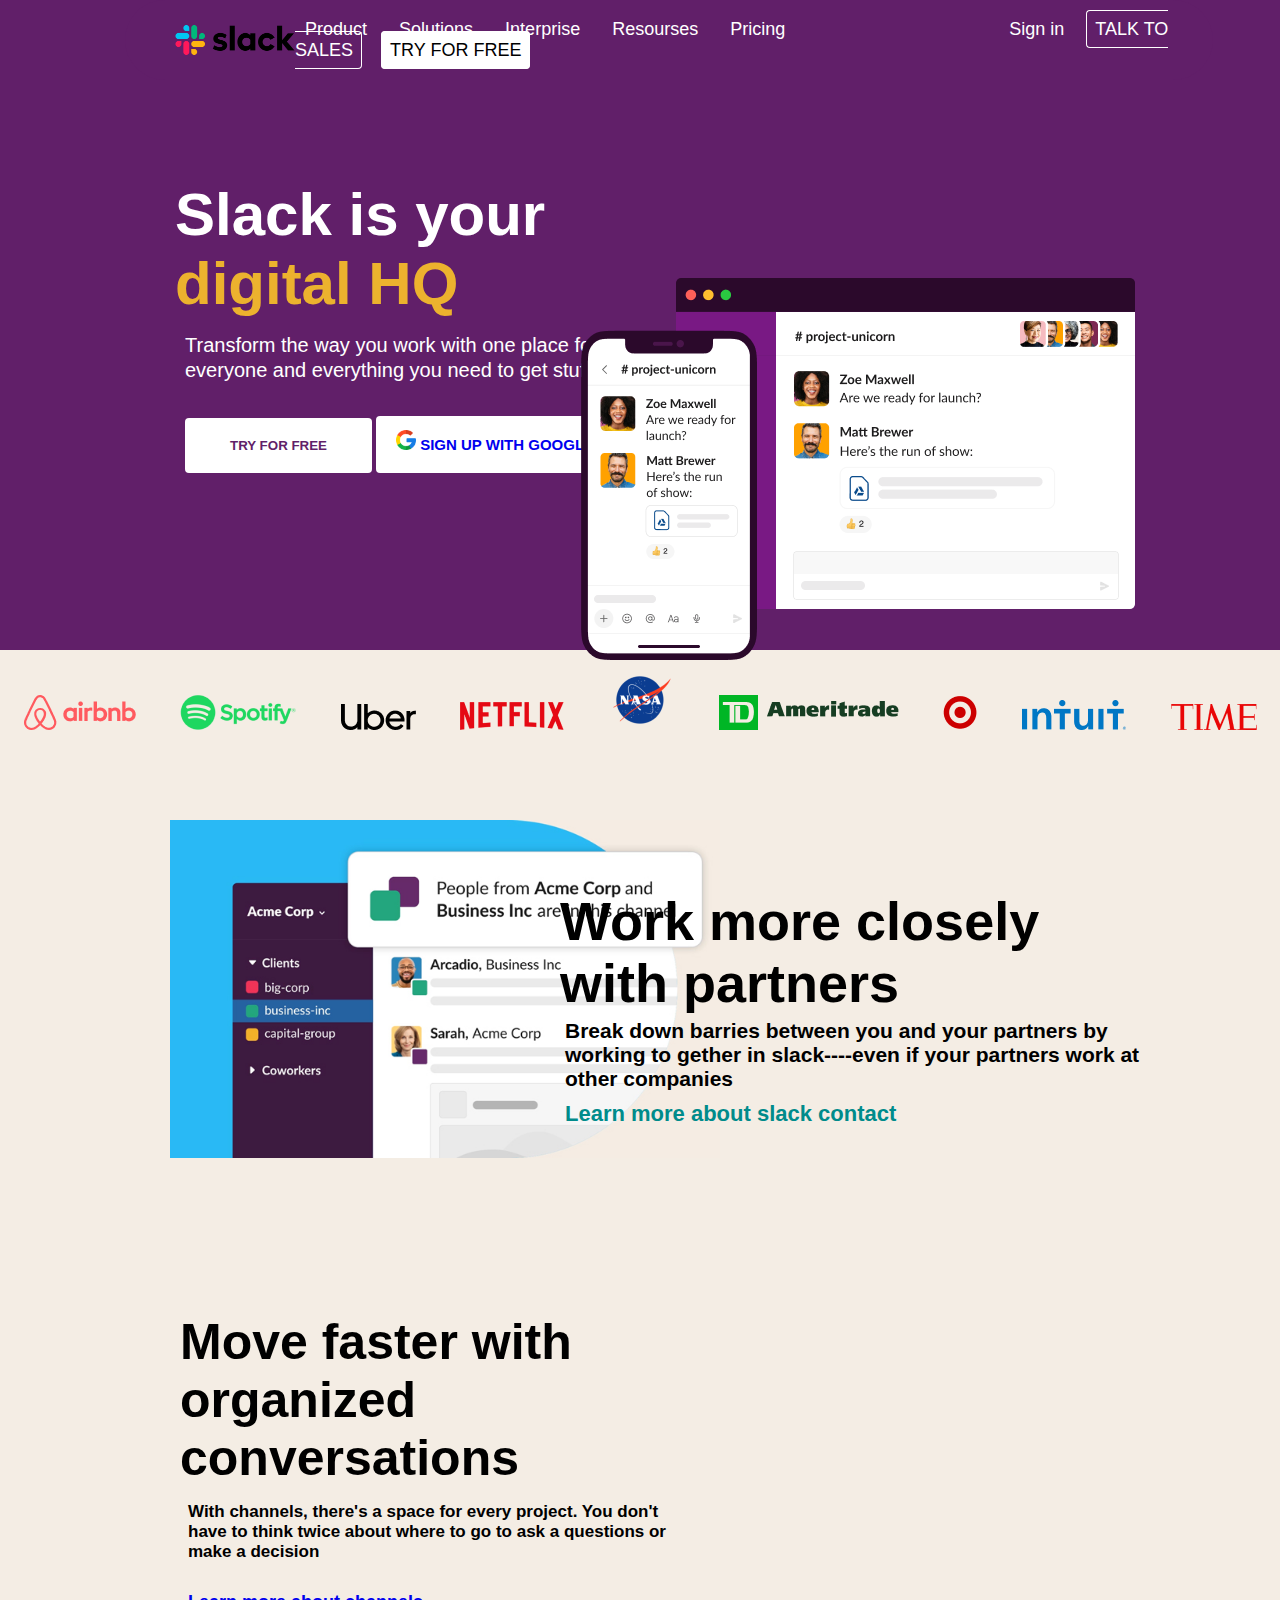
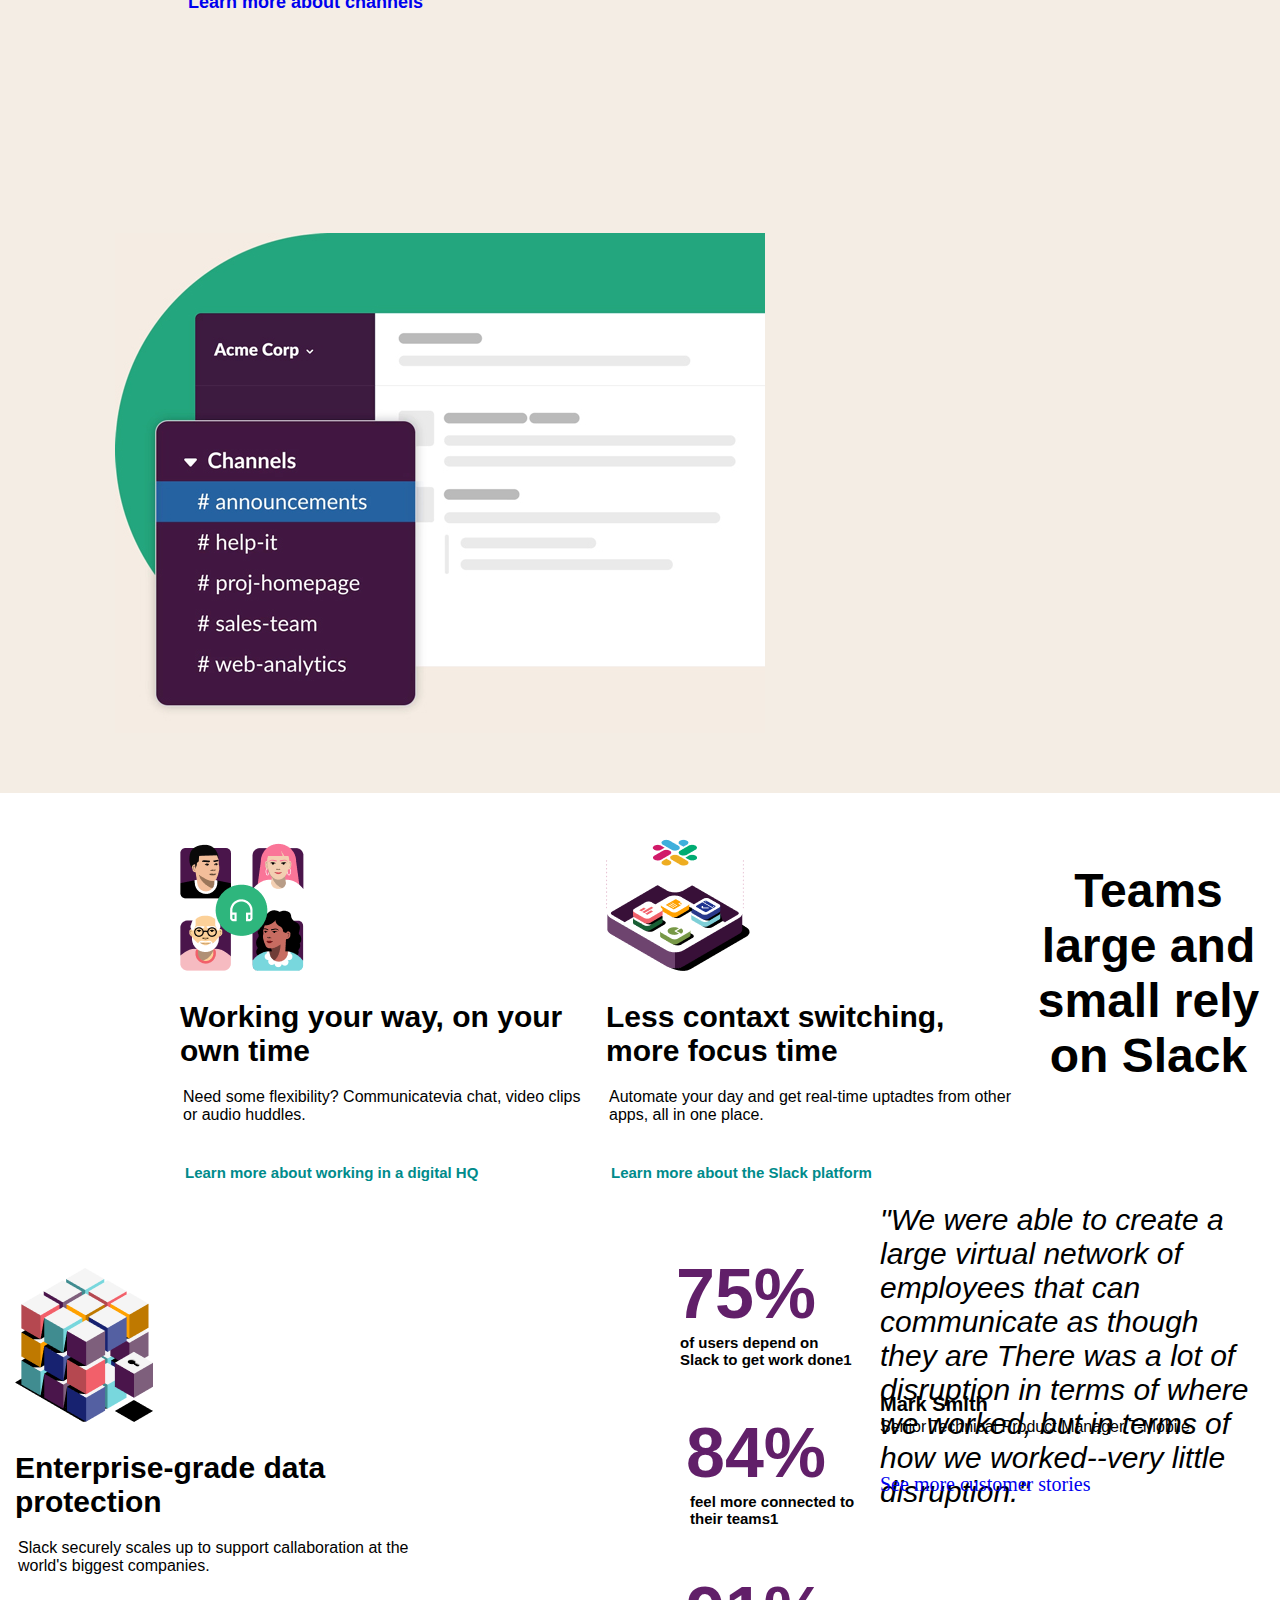
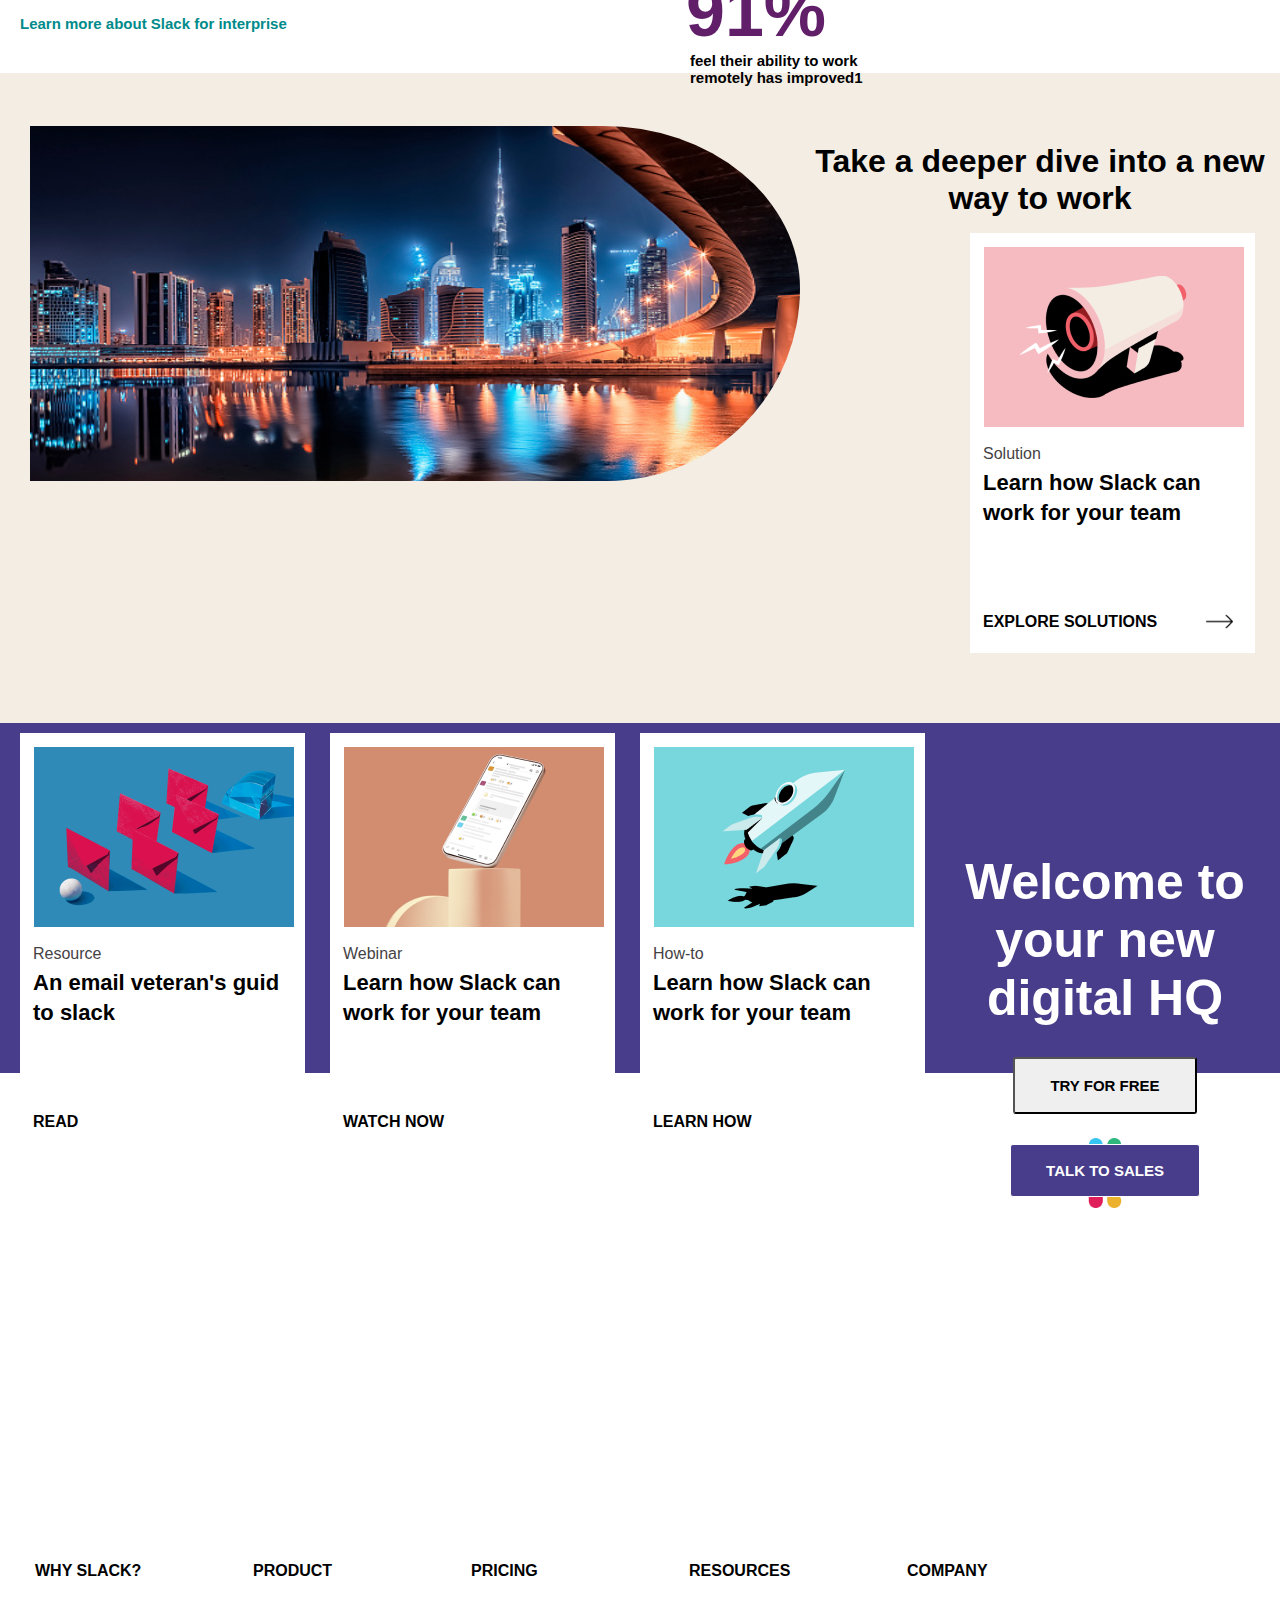
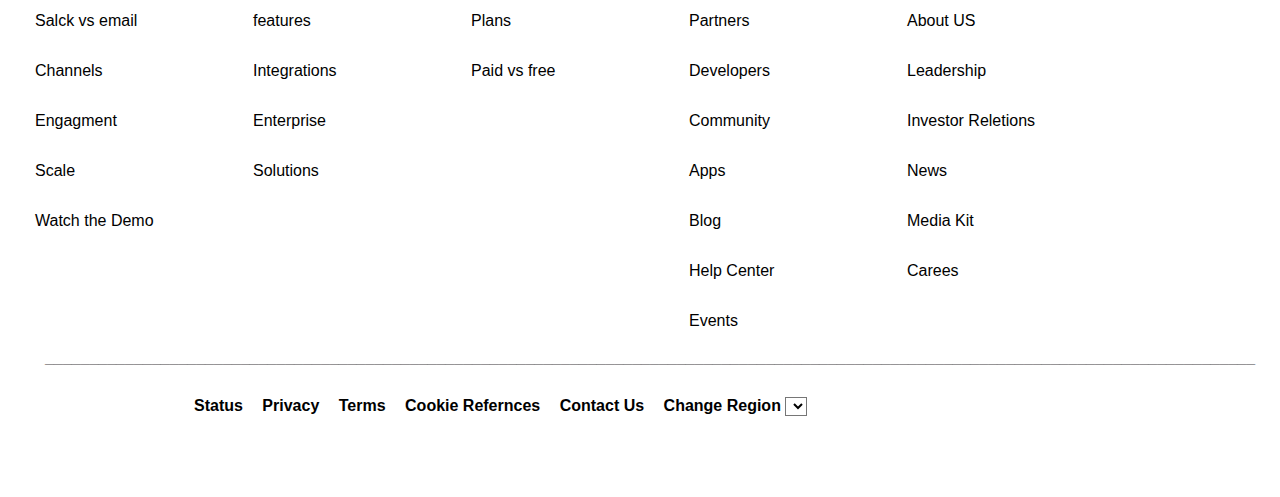
==== index.html @ a4df18e2 "Slack.com" ====
<!DOCTYPE html>
<head>
    <title>Slack is your digital HQ / Slack</title>
    <link rel="stylesheet" href="./css/style.css">
</head>
<body>
    <div class="background">
        <div class="row">
            <img src="./imags/Slack-Logo.png" alt="">
            <nav class="nav-bar">
                <a href="#">Product</a>
                <a href="#">Solutions</a>
                <a href="#">Interprise</a>
                <a href="./html/Resourcese.html">Resourses</a>
                <a href="#" id="pricing">Pricing</a>
                <a href="./html/Login-in.html">Sign in</a>
                <a href="#" id="talk">TALK TO SALES</a>
                <a href="#" id="free">TRY FOR FREE</a>
            </nav>
        </div>
        <div class="scrol">
            <div photo>
                <h1 class="h1">Slack is your <br><span id="HQ">digital HQ</span></h1>
                <p class="learn">Transform the way you work with one place for everyone and everything you need to get stuff done.</p>
            <button class="try-for-free"><a href="#">TRY FOR FREE</a></button>
            <button id="with-google"><img src="./imags/google.png" alt="Google-logo"> <a href="#">SIGN UP WITH GOOGLE</a></button>
            </div>
            <div class="come" >
            <img src="./imags/main-image.png" alt="home-image">
        </div>
     </div>
    </div>
    <div class="icon">
        <img src="./imags/airbnb-logo.png" alt="airbnb-logo">
        <img src="./imags/spotify.png" alt="spotify-logo">
        <img src="./imags/uber.png" alt="uber-logo">
        <img src="./imags/logo-netflix.png" alt="logo-netflix">
        <img src="./imags/logo-nasa.png" alt="logo-nasa">
        <img src="./imags/ameritrade-logo.png" alt="ameritrade-logo">
        <img src="./imags/target-logo.png" alt="target-logo">
        <img src="./imags/intuit.png" alt="intuit-logo">
        <img src="./imags/time-logo.png" alt="time-logo">
    </div>
    <!-- second Paragraph -->
    <div class="work-with-partners">
        <div class="desert">
             <img src="./imags/slack.connect.jpg" alt="">
        </div>
        <div class="some-paragraph">
          <h1 id="closely">Work more closely with partners </h1>
          <p id="working-to-gether">Break down barries between you and your partners by working to gether in slack----even if your partners work at other companies</p>
          <p class="href"><a href="#">Learn more about slack contact</a> </p>
        </div>
    </div>
    <!-- third paragraph -->
    <div class="organized">
        <div class="para">
            <h1 id="work">Move faster with organized conversations</h1>
            <p id="conversations">With channels, there's a space for every project. You don't have to think twice about where to go to ask a questions or make a decision</p>
            <a href="#" id="learn-channels">Learn more about channels</a>
        </div>
        <div class="dream">
            <img src="./imags/move-faster.jpg" alt="">
        </div>
    </div>
    <!-- boxes -->
    <div class="grade-data">
        <div class="box11">
            <img src="./imags/voice-calling.png" alt="">
             <h2 id="own-time">Working your way, on your own time</h2>
             <p id="communication">Need some flexibility? Communicatevia chat, video clips or audio huddles.</p>
             <p class="learn-more"><a href="#">Learn more about working in a digital HQ</a></p>
        </div>
        <div class="box12">
            <img src="./imags/three-up-platform.png" alt="">
            <h2 id="own-time">Less contaxt switching, more focus time</h2>
            <p id="communication">Automate your day and get real-time uptadtes from other apps, all in one place.</p>
            <p class="learn-more"><a href="#">Learn more about the Slack platform</a></p>
        </div>
        <div class="box13">
            <img src="./imags/three-up-enterprise.png" alt="">
            <h2 id="own-time">Enterprise-grade data protection</h2>
            <p id="communication">Slack securely scales up to support callaboration at the world's biggest companies.</p>
            <p class="learn-more"><a href="#">Learn more about Slack for interprise</a></p>
        </div>
    </div>
    <!-- percentage formula -->
    <div class="percentage">
       <h3 id="large">Teams large and small rely on Slack</h3>
       <h1 class="stat-number">75% <p class="users">of users depend on <br> Slack to get work done1</p>     </h1>
         <h1 class="stat-num">84% <p class="users">feel more connected to <br> their teams1</p></h1>
       <h1 class="stat-num">91% <p class="users">feel their ability to work <br> remotely has improved1 </p></h1>
    </div>
    <div class="video" >
        <div>
        <img src="./imags/sea-Dubai.jpg" alt="">
        <p class="cite">"We were able to create a large virtual network of employees  that can communicate as though they are 
             There was a lot of  disruption in terms of where we worked,  but in terms  of how  we worked--very little disruption."</p> 
             <p class="mark">Mark Smith</p>
             <p class="technical">Senior Technical Product Manager T-Mobile</p>
             <a href="#" class="customer">See more customer stories </a>
    </div>
    </div>
    <div class="footer">
        <div class="col">
            <h1 id="deeper">Take a deeper dive into a new way to work </h1>
        </div>
        <div class="box">
            <img src="./imags/voice.jpg" alt="">
            <a href="#" id="solution">Solution</a>
            <h3 id="can">Learn how Slack can work for your team</h3>
           <div class="dry">
               <span id="explore">explore solutions </span>
               <a href="#" class="left-arrow"><img src="./imags/left-arrow.png" alt=""></a>
             
           </div>
           </div>
           
        <div class="box1">
            <img src="./imags/slack-vs-email-promo.jpg" alt="">
            <a href="#" id="solution">Resource</a>
            <h3 id="can">An email veteran's guid to slack</h3>
           <div class="dry">
               <span id="explore">READ </span>
             
           </div>
           </div>
           <div class="box2">
            <img src="./imags/mobile stand.jpg" alt="">
            <a href="#" id="solution">Webinar</a>
            <h3 id="can">Learn how Slack can work for your team</h3>
           <div class="dry">
               <span id="explore">WATCH NOW </span>
             
           </div>
           </div>
           <div class="box3">
            <img src="./imags/airplan.jpg" alt="">
            <a href="#" id="solution">How-to</a>
            <h3 id="can">Learn how Slack can work for your team</h3>
           <div class="dry">
               <span id="explore">LEARN HOW </span>
             
           </div>
           </div>
    </div>
    <!-------------fOOTER-->
    <div class="bg-color">
        <h1 class="digital">Welcome to your new digital HQ</h1>
        <button id="try-for-free">TRY FOR FREE</button>
        <button id="try-for-fre">TALK TO SALES</button>
    </div>
    <div class="bottom-footer">
        <div class="box5">
             <img src="./imags/icon_slack_hash_colored.png" alt="">
        </div>
        <div class="box6">
            <h4 id="why-slack"> WHY SLACK?</h4>
            <a href="#" class="slack-vs-email">Salck vs email</a>
            <a href="#" class="slack-vs-email">Channels</a><br>
            <a href="#" class="slack-vs-email">Engagment</a><br>
            <a href="#" class="slack-vs-email">Scale</a><br>
            <a href="#" class="slack-vs-email">Watch the Demo</a>            
        </div>
        <div class="box7">
            <h4 id="why-slack"> PRODUCT</h4>
            <a href="#" class="slack-vs-email">features</a><br>
            <a href="#" class="slack-vs-email">Integrations</a><br>
            <a href="#" class="slack-vs-email">Enterprise</a><br>
            <a href="#" class="slack-vs-email">Solutions</a>    
        </div>
        <div class="box8">
            <h4 id="why-slack"> PRICING</h4>
            <a href="#" class="slack-vs-email">Plans</a><br>
            <a href="#" class="slack-vs-email">Paid vs free</a>    
        </div>
        <div class="box9">
            <h4 id="why-slack"> RESOURCES</h4>
            <a href="#" class="slack-vs-email">Partners</a><br>
            <a href="#" class="slack-vs-email">Developers</a><br>
            <a href="#" class="slack-vs-email">Community</a><br>
            <a href="#" class="slack-vs-email">Apps</a>  <br>
            <a href="#" class="slack-vs-email">Blog</a><br>
            <a href="#" class="slack-vs-email">Help Center</a><br>
            <a href="#" class="slack-vs-email">Events</a>    
        </div>
        <div class="box10">
            <h4 id="why-slack"> COMPANY</h4>
            <a href="#" class="slack-vs-email">About US</a><br>
            <a href="#" class="slack-vs-email">Leadership</a>  <br>
            <a href="#" class="slack-vs-email">Investor Reletions</a><br>
            <a href="#" class="slack-vs-email">News</a><br>
            <a href="#" class="slack-vs-email">Media Kit</a><br>
            <a href="#" class="slack-vs-email">Carees</a>    
        </div>
    </div>
    
        
        <p id="line">________________________________________________________________________________________________________________________________________</p>
    
    <div class="contact-us">
       
        <a href="#" class="some-contact">Status</a>
        <a href="#" class="privacy">Privacy</a>
        <a href="#" class="terms">Terms</a>
        <a href="#" class="cookie">Cookie Refernces</a>
        <a href="#" class="us">Contact Us</a>
        <a href="#" class="change">Change Region
            <select name="#" id="#" class="select"></select>
        </a>

    </div>

</body>
</html>
---- css/style.css ----
*{
    margin: 0px;
    padding: 0px;
    box-sizing: border-box;
}
@font-face {
    font-family: poppins;
    src: url(Poppins-Bold.ttf);
}
body{
    border: none;
}
.background{
    background: #611f69;
    width: 100%;
    height: 650px;
}
/* nav-bar */
.row{
    width: 85%;
    height: 80px;
    background-color:#611f69;
    margin-left: 125px;
    border-radius: 100px;
    display: flex;
    align-items: center;
    justify-content: space-between;
    color: white;
  
}
.row img{
    margin-left: 50px;
    width: 120px;
}
.row .nav-bar a{
    font-size: 18px;
    padding: 10px;
    color: white;
    text-decoration: none;
    font-family: sans-serif;
    margin-right: 8px;
}
#pricing{
    margin-right: 200px;
}

#talk {
    border: 1px solid white;
    padding: 8px;
    margin-right: 15px;
    border-radius: 4px;
}
#free{
    border: 1px solid white;
    padding: 8px;
    margin-right: 15px;
    background: #ffff;
    color: black;
    margin-right: 30px;
    border-radius: 4px;
}
/* home */
.scrol{
    width: 500px;
    margin: 100px 0px 0px 175px;
}
.h1{
    font-size: 60px;
    color: #fff;
    font-family: sans-serif;
}
#HQ{
    color: #ecb22e;
}
.learn{
    font-size: 20px;
    color: #ffff;
    font-family: sans-serif;
    padding-top: 15px;
    line-height: 25px;
    padding-left: 10px;
}
.come img{
    position: absolute;
    right: 145px;
    bottom: 240px;
}
.try-for-free{
    background-color: #fff;
    color: black;
    padding:  20px 45px;
    margin-top: 35px;
    border-radius: 4px;
    font-weight: bolder;
    border: none;
    margin-left: 10px;
}
#with-google{
    padding: 20px;
    padding-top: 14px;
    background-color: #fff;
    color: black;
    margin-top: 10px;
    font-size: 15px;
    border-radius: 4px;
    font-weight: bold;
    border: none;
}
#with-google a{
    text-decoration: none;
}
.try-for-free a{
    text-decoration: none;
    font-weight: bolder;
}
.try-for-free a:link{
    color:#611f69;
}
#with-google img{
    width: 20px;
}
/* Companies logos */
.icon{
    width: 100%;
    height: 130px;
    margin: 0px 40px 0px 0px;
    text-align: center;
    background-color: #f4ede4;
}
.icon img{
    padding: 20px;
}
/* work-with-partners */
.work-with-partners{
    width: 100%;
    background-color: #f4ede4;
}
.some-paragraph{
    width: 600px;
    height: 550px;
    position: absolute;
    right: 120px;
    top: 850px;
}
.desert img{
    width: 550px;
    margin: 40px 1px 1px 170px;
}
#closely{
    font-family: sans-serif;
    font-size: 54px;
    padding-top: 40px;
}
#working-to-gether{
    font-family: sans-serif;
    font-size: 21px;
    font-weight: bold;
    padding-top: 5px;
    padding-left: 5px;
}
.href{
    padding-top: 10px;
    padding-left: 5px;
    font-size: 22px;
    font-weight: bold;
    font-family:'Lucida Sans', 'Lucida Sans Regular', 'Lucida Grande', 'Lucida Sans Unicode', Geneva, Verdana, sans-serif;
}

.href a{
    color: darkcyan;
    text-decoration: none;
}
/* organized conversations */
.organized{
    width: 100%;
    height: 700px;
    background-color: #f4ede4;
}
.para{
    width: 660px;
    height: 600px;
    padding-top: 30px;
    float: left;
    margin-left: 20px;
}
#work{
    font-size: 50px;
    padding: 120px 5px 5px 160px;
    font-family: sans-serif;
}
.dream{
    width: 660px;
    height: 600px;
    float: left;
    margin-left: 115px;
}
#conversations{
    font-size: 17px;
    margin-left: 148px;
    font-family: sans-serif;
    font-weight: bold;
    padding-top: 10px;
    padding-bottom: 30px;
}
#learn-channels{
    font-size: 18px;
    font-weight: bold;
    padding-top: 200px;
    text-decoration: none;
    font-family: sans-serif;
    padding-left: 168px;
}
.dream img{
    padding-top: 70px;
}
/* middle boxes */
.grade-data{
    width: 100%;
    height: 530px;
    background: #f4ede4;
}
.box11{
    width: 410px;
    height: 400px;
    float: left;
    margin: 50px 1px 1px 180px;
}
.box12{
    width: 410px;
    height: 400px;
    float: left;
    margin: 50px 1px 1px 15px;
}
.box13{
    width: 410px;
    height: 400px;
    float: left;
    margin: 50px 1px 1px 15px;
}

#own-time{
    font-family: Slack-Larsseit,"Helvetica Neue",Helvetica,"Segoe UI",Tahoma,Arial,sans-serif;
    font-weight: 700;
   font-size: 30px;
   padding-top: 25px;
}
#communication{
    font-family: Slack-Circular-Pro, "Helvetica Neue", Helvetica, "Segoe UI", Tahoma, Arial, sans-serif ;
    font-weight: 400;
    padding-top: 20px;
    padding-left: 3px;
    font-size: 16px;
}
p.learn-more{
    text-decoration: none;
    padding-top: 40px;
    font-weight: 400;
    padding-left: 5px;
    
}
.learn-more a{
    text-decoration: none;
    color: darkcyan;
    font-size: 15px;
    font-weight: bold;
    font-family: sans-serif;
}
/* percentage background */
.percentage{
    width: 100%;
    height: 330px;
}
#large{
    font-weight: 700;
    font-family: Slack-Larsseit,"Helvetica Neue",Helvetica,"Segoe UI",Tahoma,Arial,sans-serif;
    font-size: 3rem;
    text-align: center;
    padding-top: 70px;
}
.stat-number{
    color: #611f69;
    font-family: sans-serif;
    font-size: 70px;
    padding: 40px 10px 5px 250px;
    float: left;
    
}
.depend-on{
    padding: 10px 10px  5px 260px;
    font-family: sans-serif;
    font-weight: bold;
    /* float: left; */
}
.stat-num{
    color: #611f69;
    font-family: sans-serif;
    font-size: 70px;
    padding: 40px 10px 5px 260px;
    float: left;
}
.users{
    font-weight: 700;
    font-family: Slack-Circular-Pro,"Helvetica Neue",Helvetica,"Segoe UI",Tahoma,Arial,sans-serif;
    color: black;
    font-size: 15px;
    padding-left: 4px;
}
.video{
    width: 100%;
    height: 550px;
}
.video img{
    width: 800px;
    height: 390px;
    border-radius: 0px 215px 210px 0px;
    padding: 35px 0px 0px 30px;
    float: left;
}
.cite{
  font-size: 30px;
  position: absolute;
  left: 860px;
  margin-top: 80px;
  margin-right: 30px;
  font-style: italic;
}
.mark{
    font-weight: bold;
    padding-top: 270px;
    font-family: sans-serif;
    font-size: 20px;
    position: absolute;
    left: 860px;

}
.technical{
    padding-top: 295px;
    position: absolute;
    left: 860px;
    font-family: sans-serif;
}
.customer {
    padding-top: 350px;
    position: absolute;
    left: 880px;
    text-decoration: none;
    font-size: 20px;
}
.footer{
    width: 100%;
    height: 650px;
    background-color:#f4ede4;
}
.footer .col{
    width: 100%;
    height: 130px;
}
.col #deeper{
    font-family: sans-serif;
    text-align: center;
    padding-top: 70px;
    font-size: 32px;
}
/* box */
.box{
    max-width: 285px;
    min-height: 420px;
    background-color: #ffff;
    margin: 30px 5px 50px 170px;
    float: left;
    transition:transform 420ms;
    flex-direction: column;
    z-index: 1;
}
.box:hover{
    transform: translateY(-5px);
}
.box img{
    padding: 14px;
}
#solution{
    text-decoration: none;
    font-weight: 400;
    margin: 8px 0 0 13px; 
    color:#454245;
    font-family: Slack-Circular-Pro,"Helvetica Neue",Helvetica,"Segoe UI",Tahoma,Arial,sans-serif;

}
#can{
    font-family: Slack-Larsseit,"Helvetica Neue",Helvetica,"Segoe UI",Tahoma,Arial,sans-serif; 
    padding: 5px 3px 85px 13px;
    color: #000;
    font-weight: 700;
    line-height: 30px;
    font-size: 22px;
}

#explore{
    text-transform: uppercase;
    font-weight: 700;
    font-family: Slack-Circular-Pro,"Helvetica Neue",Helvetica,"Segoe UI",Tahoma,Arial,sans-serif;
  
    padding-left: 13px;
}
.left-arrow img{
    width: 55px;
    position: absolute;
    margin-left: 35px;
    top: 3794px;
    margin-top: 0px;
    color: blue;
}

/* box1 */
.box1{
    max-width: 285px;
    min-height: 420px;
    background-color: #ffff;
    margin: 30px 5px 50px 20px;
    float: left;
    transition:transform 420ms;
    flex-direction: column;
    z-index: 1;
}
.box1:hover{
    transform: translateY(-5px);
}
.box1 img{
    padding: 14px;
}
#solution{
    text-decoration: none;
    font-weight: 400;
    margin: 8px 0 0 13px; 
    color:#454245;
    font-family: Slack-Circular-Pro,"Helvetica Neue",Helvetica,"Segoe UI",Tahoma,Arial,sans-serif;
}
h3 #can{
    font-family: Slack-Larsseit,"Helvetica Neue",Helvetica,"Segoe UI",Tahoma,Arial,sans-serif; 
    padding: 5px 20px 85px 13px;
    color: #000;
    font-weight: 800;
    line-height: 30px;
    font-size: 27px;
}
#explore{
    text-transform: uppercase;
    font-weight: 700;
    font-family: Slack-Circular-Pro,"Helvetica Neue",Helvetica,"Segoe UI",Tahoma,Arial,sans-serif;
    padding-left: 13px;
}
/* box2 */
.box2{
    max-width: 285px;
    min-height: 420px;
    background-color: #ffff;
    margin: 30px 5px 50px 20px;
    float: left;
    transition:transform 420ms;
    flex-direction: column;
    z-index: 1;
}
.box2:hover{
    transform: translateY(-5px);
}
.box2 img{
    padding: 14px;
}
#solution{
    text-decoration: none;
    font-weight: 400;
    margin: 8px 0 0 13px; 
    color:#454245;
    font-family: Slack-Circular-Pro,"Helvetica Neue",Helvetica,"Segoe UI",Tahoma,Arial,sans-serif;
}
#can{
    font-family: Slack-Larsseit,"Helvetica Neue",Helvetica,"Segoe UI",Tahoma,Arial,sans-serif; 
    padding: 5px 3px 85px 13px;
    color: #000;
    font-weight: 700;
    line-height: 30px;
    font-size: 22px;
}
#explore{
    text-transform: uppercase;
    font-weight: 700;
    font-family: Slack-Circular-Pro,"Helvetica Neue",Helvetica,"Segoe UI",Tahoma,Arial,sans-serif;
    padding-left: 13px;
}
/* box3 */
.box3{
    max-width: 285px;
    min-height: 420px;
    background-color: #ffff;
    margin: 30px 5px 50px 20px;
    float: left;
    transition:transform 420ms;
    flex-direction: column;
    z-index: 1;
}
.box3:hover{
    transform: translateY(-5px);
}
.box3 img{
    padding: 14px;
}
#solution{
    text-decoration: none;
    font-weight: 400;
    margin: 8px 0 0 13px; 
    color:#454245;
    font-family: Slack-Circular-Pro,"Helvetica Neue",Helvetica,"Segoe UI",Tahoma,Arial,sans-serif;
}
#can{
    font-family: Slack-Larsseit,"Helvetica Neue",Helvetica,"Segoe UI",Tahoma,Arial,sans-serif; 
    padding: 5px 3px 85px 13px;
    color: #000;
    font-weight: 700;
    line-height: 30px;
    font-size: 22px;
}
#explore{
    text-transform: uppercase;
    font-weight: 700;
    font-family: Slack-Circular-Pro,"Helvetica Neue",Helvetica,"Segoe UI",Tahoma,Arial,sans-serif;
    padding-left: 13px;
}
.bg-color{
    background-color:darkslateblue;
    width: 100%;
    height: 350px;
    text-align: center;
}
.digital{
    font-size: 50px;
    color: #ffff;
    font-family: sans-serif;
   
    padding-top: 130px;
}

#try-for-free{
    margin-top: 30px;
    padding: 18px 35px 18px 35px;
    font-size: 15px;
    font-family: sans-serif;
    border-radius: 3px;
    /* border: none; */
    font-weight: bold;
}
#try-for-fre{
    margin-top: 30px;
    padding: 17px 35px 17px 35px;
    font-size: 15px;
    font-family: sans-serif;
    border-radius: 3px;
    border: none;
    font-weight: bold;
    background-color: darkslateblue;
    border: 1px solid white;
    color: #fff;
}
/* .bottom-footer */
.bottom-footer{
    width: 100%;
    height: 450px;
    line-height: 50px;
}
.box5{
    width: 200px;
    min-height: 400px;
    float: left;
    margin: 15px 3px 3px 100px;
    
}
.box5 img{
    width: 70px;
    padding-top: 50px;
    margin-left: 40px;
}
.box6{
    width: 200px;
    min-height: 400px;
    float: left;
    margin: 15px 3px 3px 15px; 
}
.box7{
    width: 200px;
    min-height: 400px;
    float: left;
    margin: 15px 3px 3px 15px;
}
.box8{
    width: 200px;
    min-height: 400px;
    float: left;
    margin: 15px 3px 3px 15px;
}
.box9{
    width: 200px;
    min-height: 400px;
    float: left;
    margin: 15px 3px 3px 15px;
}
.box10{
    width: 200px;
    min-height: 400px;
    float: left;
    margin: 15px 3px 3px 15px;
    
}
#why-slack{
    font-family: sans-serif;
    padding-top: 40px;
    padding-left: 20px;
}
p{
    padding-left: 20px;
    font-family: sans-serif;
}
.slack-vs-email {
    text-decoration: none;
    color: black;
    font-family: sans-serif;
    padding-left: 20px;

} 
.slack-vs-email:hover{
    color: blue;
}
/* second-bottom-footer */
#line{
    font-weight: bold;
    text-align: center;
    margin-top: 30px;
    margin-bottom: 30px;
    color: #454245;
}
.contact-us{
    width: 100%;
    height: 100px;
    font-family: sans-serif;
    font-weight: bold;
}
.some-contact{
    margin-left: 194px;
    text-decoration: none;
    padding-right: 15px;
    color: #000;
}
.privacy{
    text-decoration: none;
    padding-right: 15px;
    color: #000;
}
.terms{
    text-decoration: none;
    padding-right: 15px;
    color: #000;
}
.cookie{
    text-decoration: none;
    padding-right: 15px;
    color: #000;
}
.us{
    text-decoration: none;
    padding-right: 15px;
    color: #000;
}
.change{
    text-decoration: none;
    padding-right: 15px;
    color: #000;
}
.select{
    background: none;
}
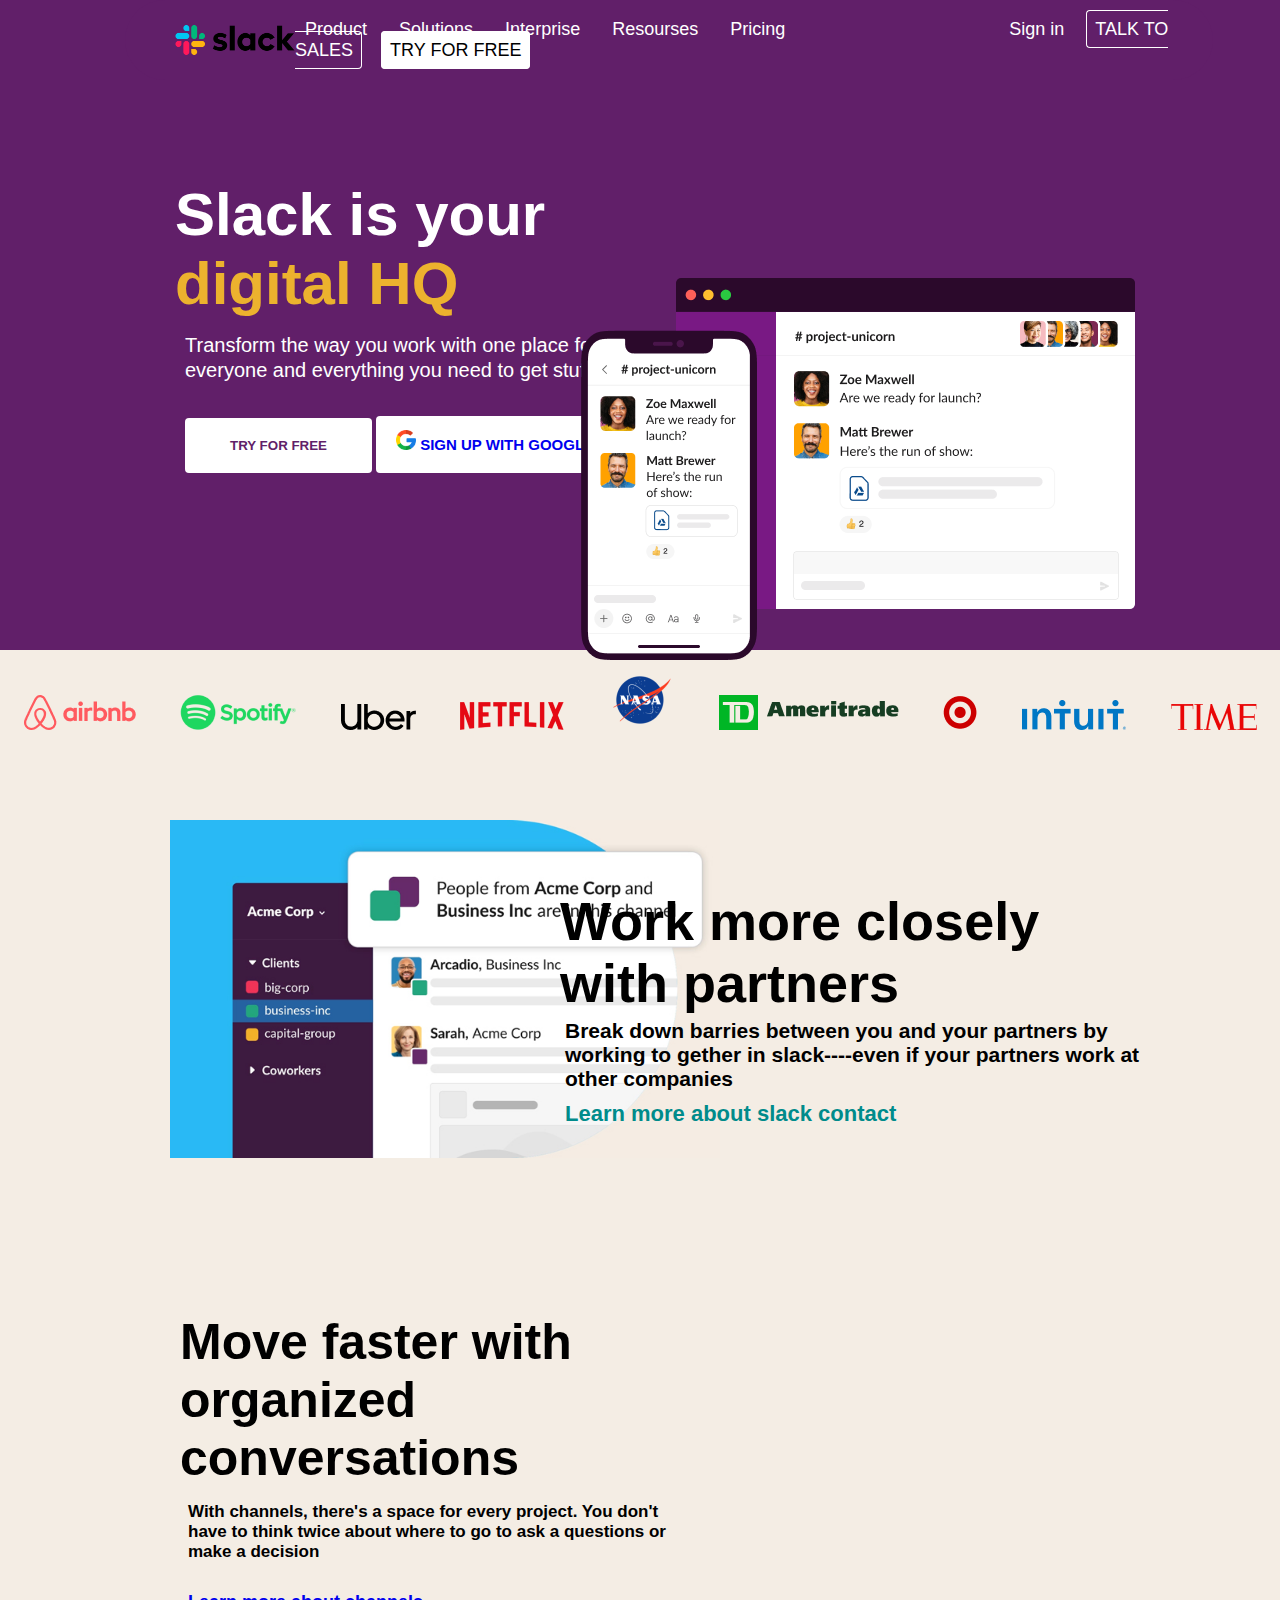
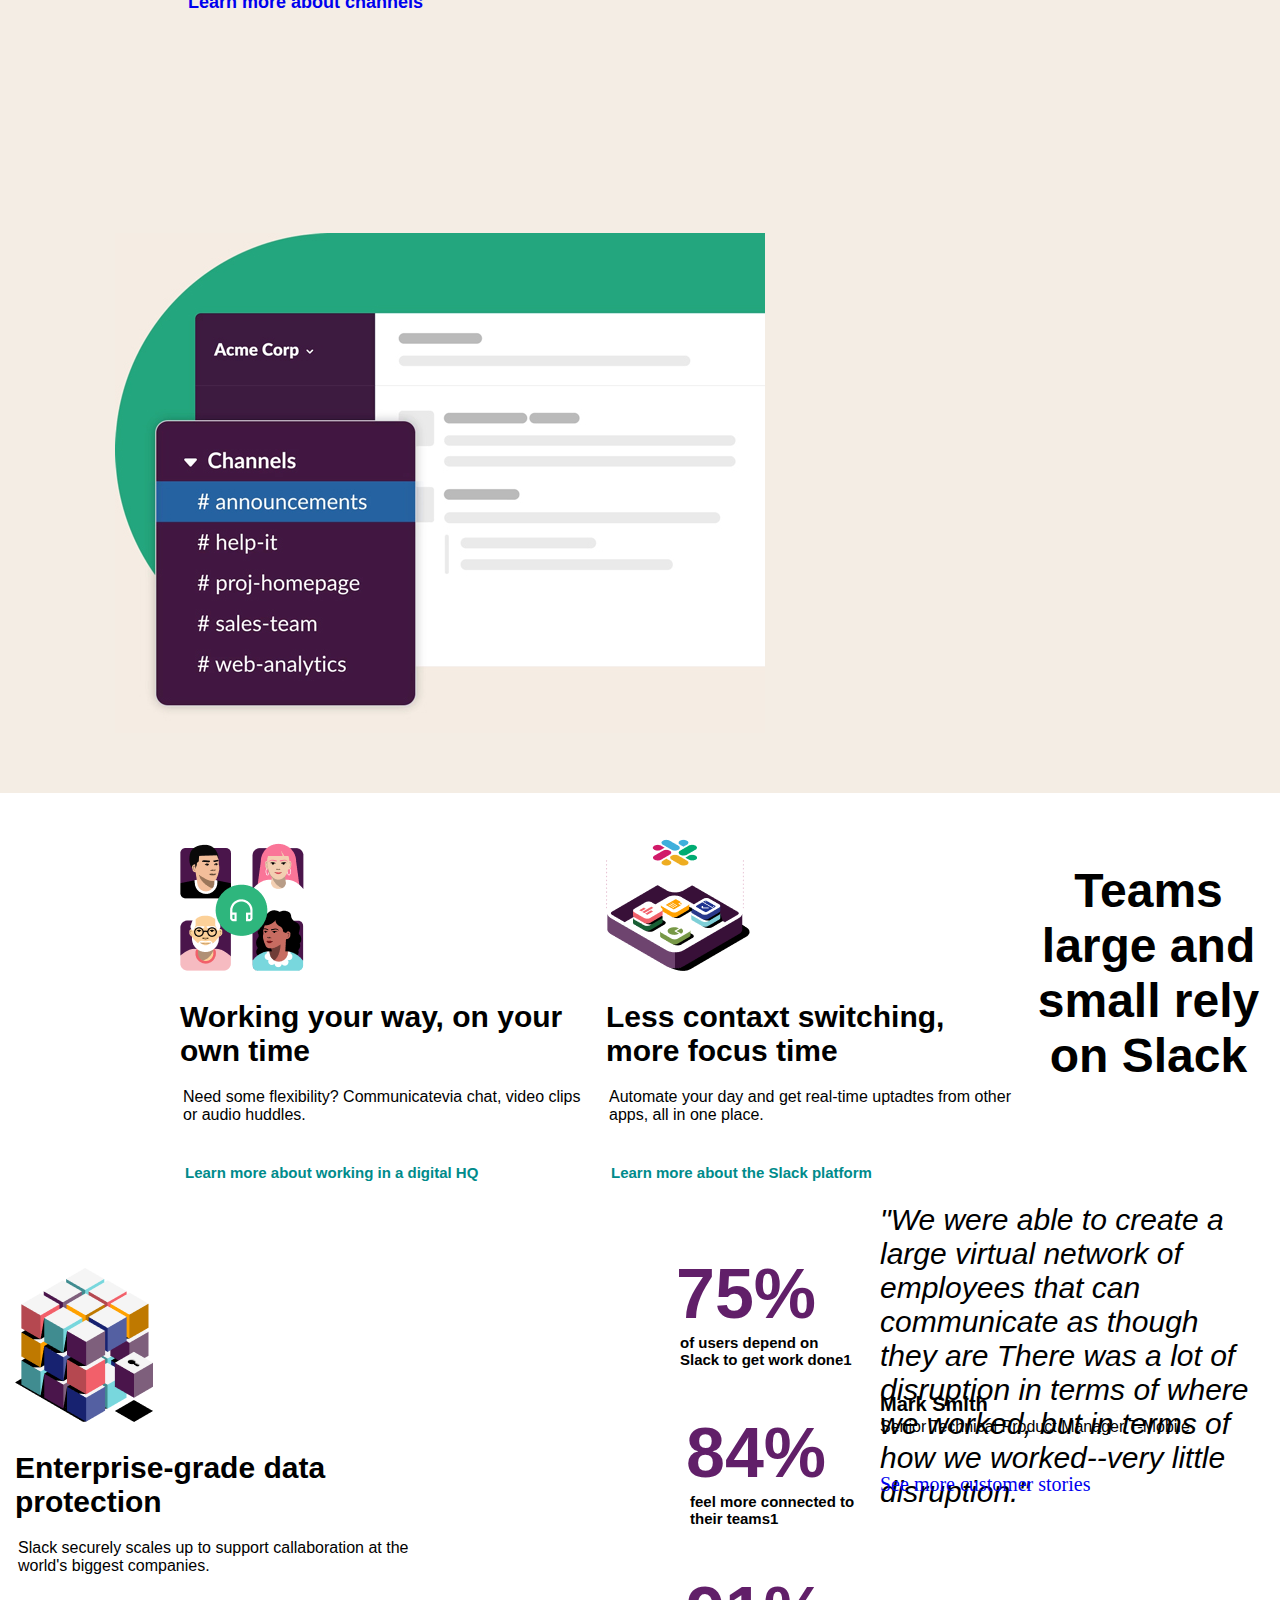
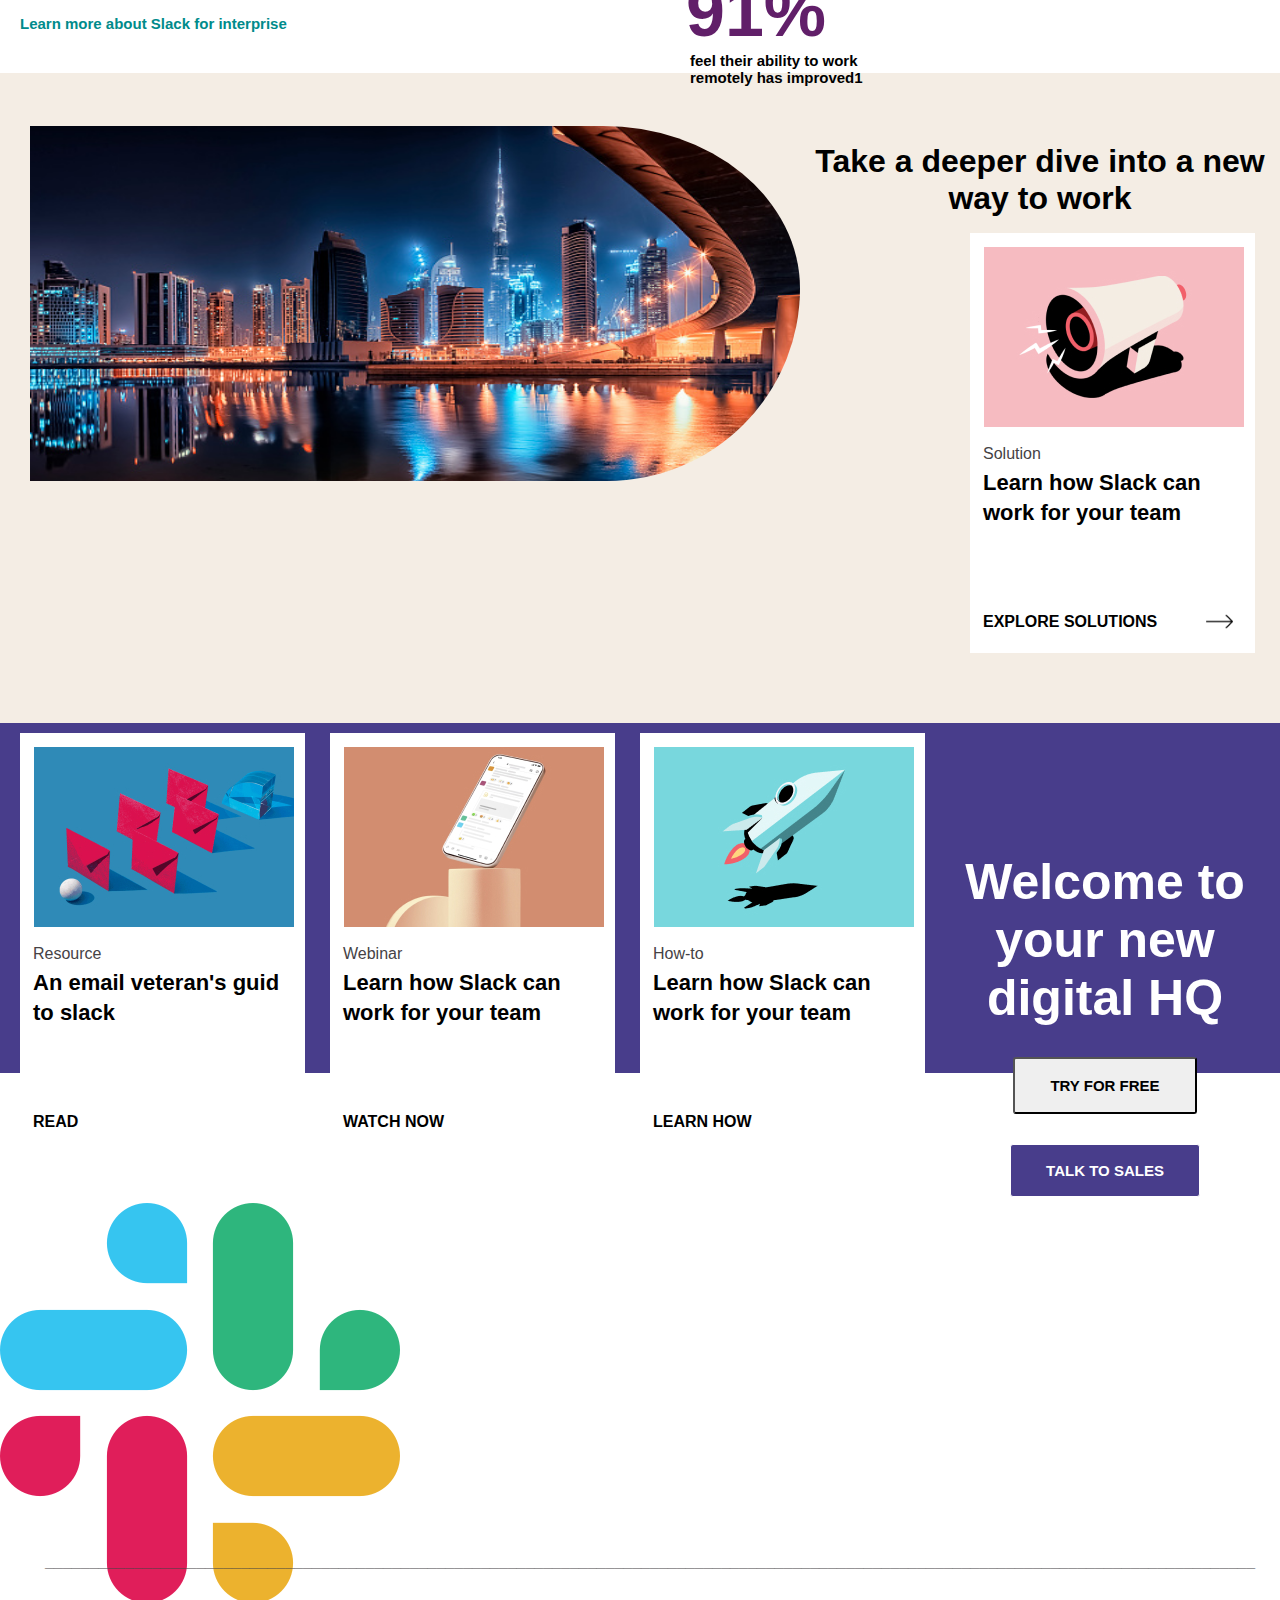
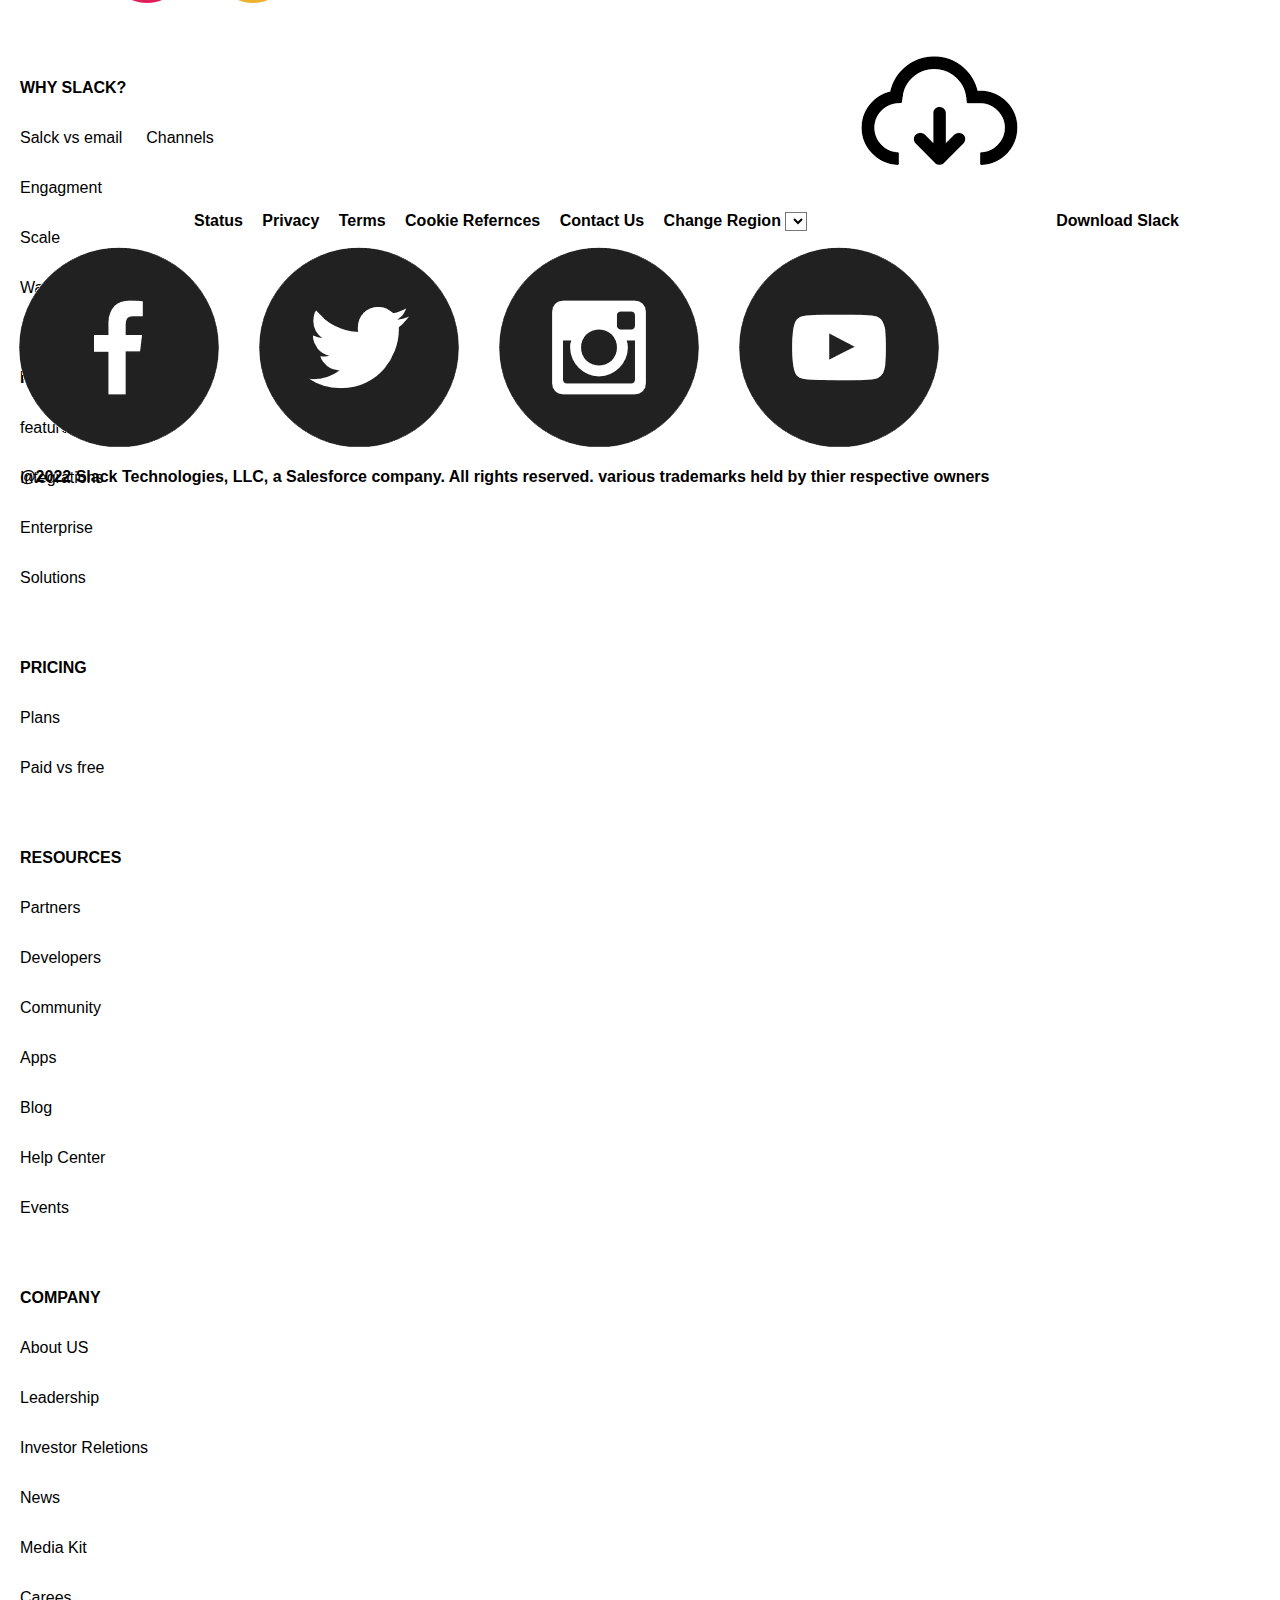
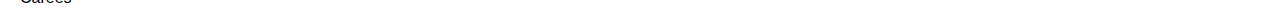
==== commit a1eb7c22: "Slack" ====
--- a/index.html
+++ b/index.html
@@ -8,13 +8,13 @@
         <div class="row">
             <img src="./imags/Slack-Logo.png" alt="">
             <nav class="nav-bar">
-                <a href="#">Product</a>
-                <a href="#">Solutions</a>
-                <a href="#">Interprise</a>
-                <a href="./html/Resourcese.html">Resourses</a>
+                <a href="#" class="product">Product</a>
+                <a href="./html/solution.html" class="solutions">Solutions</a>
+                <a href="#" class="interprise">Interprise</a>
+                <a href="./html/Resourcese.html" class="resources">Resourses</a>
                 <a href="#" id="pricing">Pricing</a>
-                <a href="./html/Login-in.html">Sign in</a>
-                <a href="#" id="talk">TALK TO SALES</a>
+                <a href="./html/Login-in.html" class="sign-in">Sign in</a>
+                <a href="./html/talk-into-free.html" id="talk">TALK TO SALES</a>
                 <a href="#" id="free">TRY FOR FREE</a>
             </nav>
         </div>
@@ -151,10 +151,10 @@
         <button id="try-for-fre">TALK TO SALES</button>
     </div>
     <div class="bottom-footer">
-        <div class="box5">
+        <div class="box20">
              <img src="./imags/icon_slack_hash_colored.png" alt="">
         </div>
-        <div class="box6">
+        <div class="box21">
             <h4 id="why-slack"> WHY SLACK?</h4>
             <a href="#" class="slack-vs-email">Salck vs email</a>
             <a href="#" class="slack-vs-email">Channels</a><br>
@@ -162,19 +162,19 @@
             <a href="#" class="slack-vs-email">Scale</a><br>
             <a href="#" class="slack-vs-email">Watch the Demo</a>            
         </div>
-        <div class="box7">
+        <div class="box22">
             <h4 id="why-slack"> PRODUCT</h4>
             <a href="#" class="slack-vs-email">features</a><br>
             <a href="#" class="slack-vs-email">Integrations</a><br>
             <a href="#" class="slack-vs-email">Enterprise</a><br>
             <a href="#" class="slack-vs-email">Solutions</a>    
         </div>
-        <div class="box8">
+        <div class="box23">
             <h4 id="why-slack"> PRICING</h4>
             <a href="#" class="slack-vs-email">Plans</a><br>
             <a href="#" class="slack-vs-email">Paid vs free</a>    
         </div>
-        <div class="box9">
+        <div class="box24">
             <h4 id="why-slack"> RESOURCES</h4>
             <a href="#" class="slack-vs-email">Partners</a><br>
             <a href="#" class="slack-vs-email">Developers</a><br>
@@ -184,7 +184,7 @@
             <a href="#" class="slack-vs-email">Help Center</a><br>
             <a href="#" class="slack-vs-email">Events</a>    
         </div>
-        <div class="box10">
+        <div class="box25">
             <h4 id="why-slack"> COMPANY</h4>
             <a href="#" class="slack-vs-email">About US</a><br>
             <a href="#" class="slack-vs-email">Leadership</a>  <br>
@@ -208,7 +208,10 @@
         <a href="#" class="change">Change Region
             <select name="#" id="#" class="select"></select>
         </a>
-
+        <img src="./imags/cloud.png" alt="" class="cloud">
+        <span id="download-slack">Download Slack</span>
+        <img src="./imags/NEW_SOCIAL_BUTTONS_.png" alt="" class="twiter">
+        <p class="all-rights">@2022 Slack Technologies, LLC, a Salesforce company. All rights reserved. various trademarks held by thier respective owners</p>
     </div>
 
 </body>
